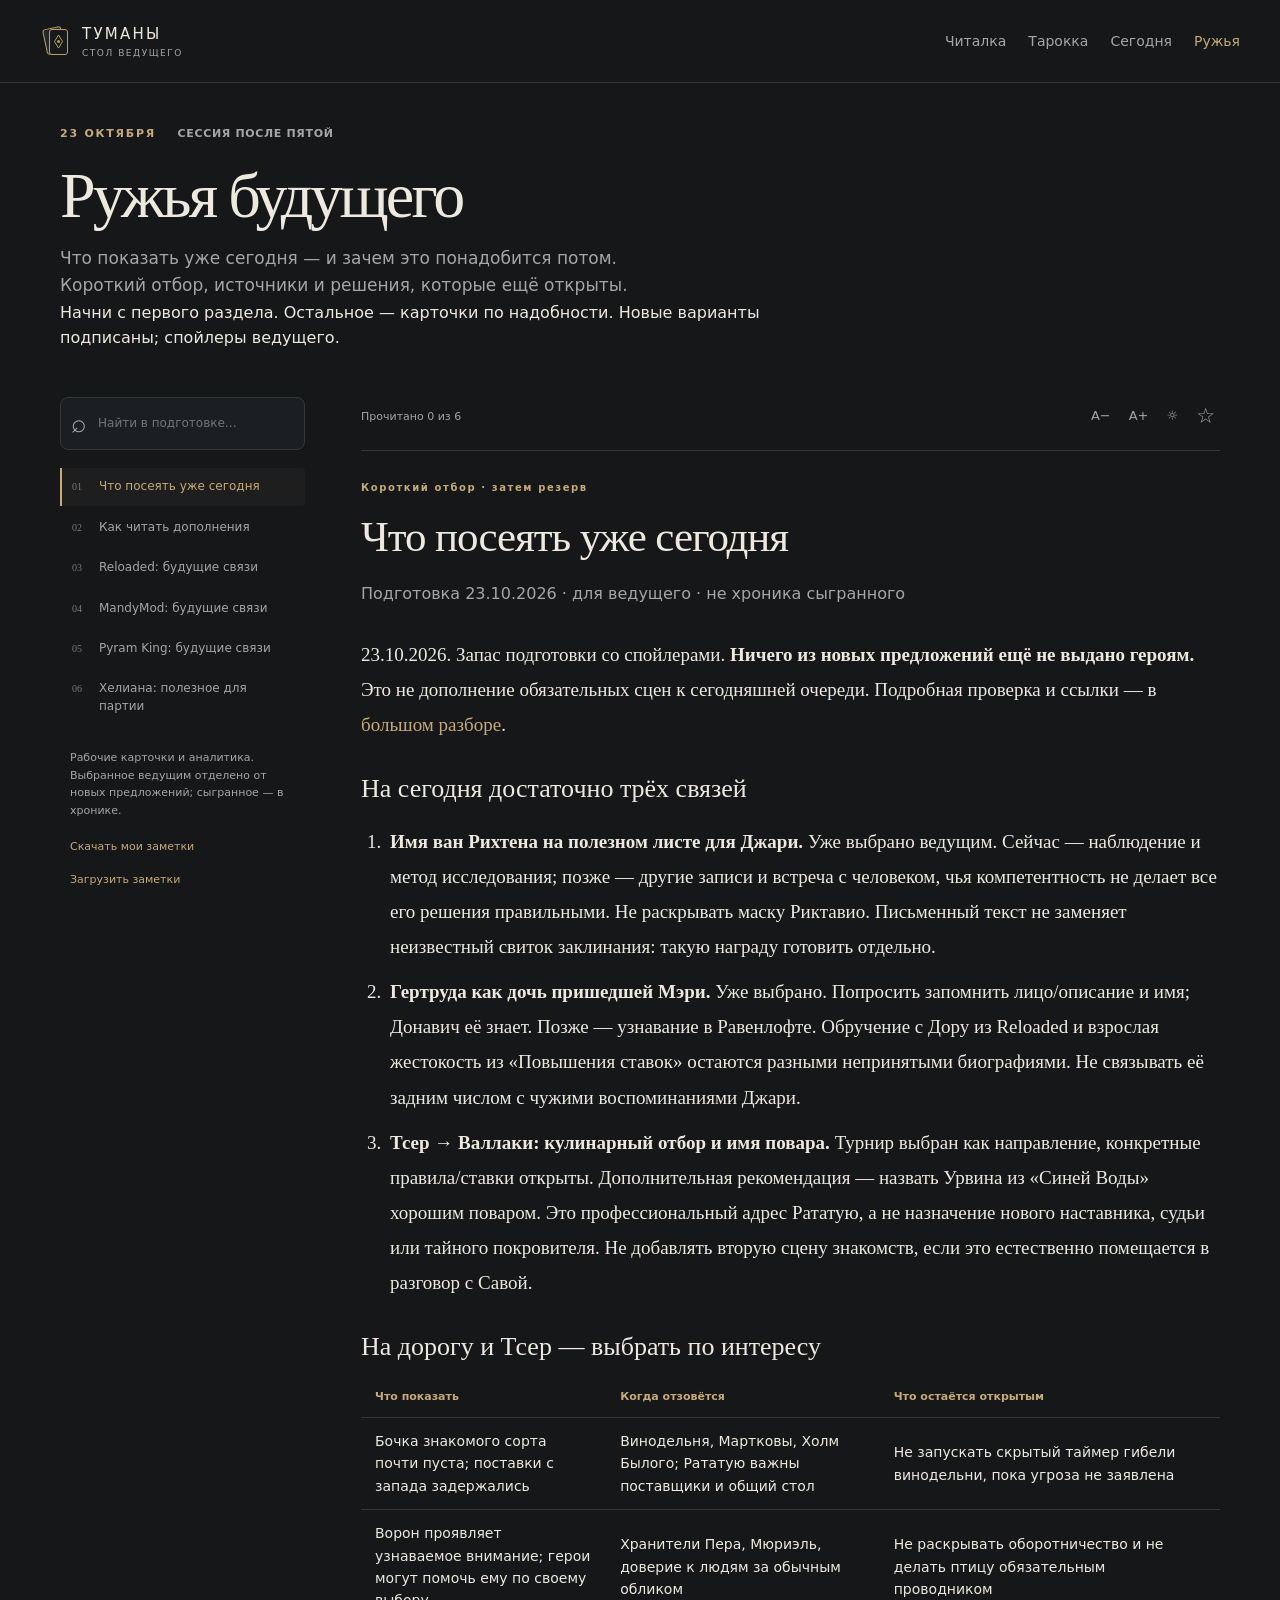
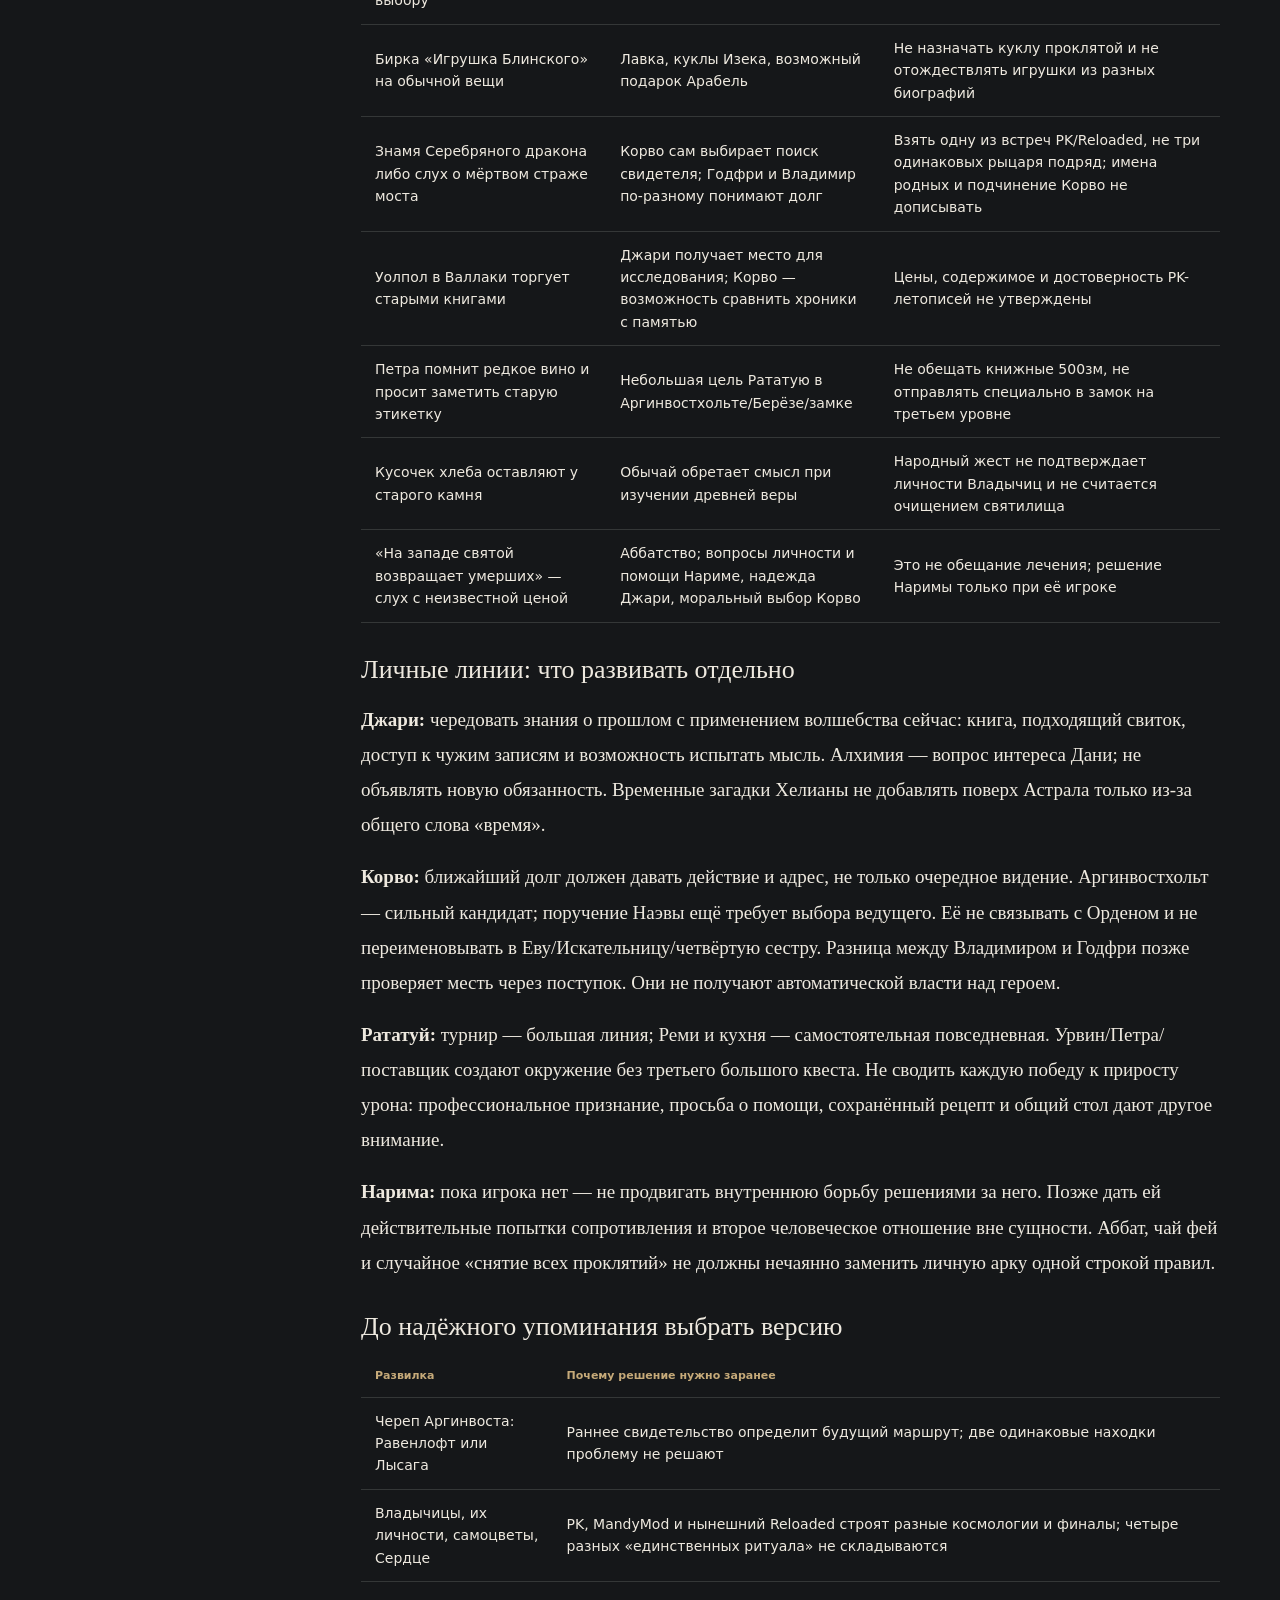
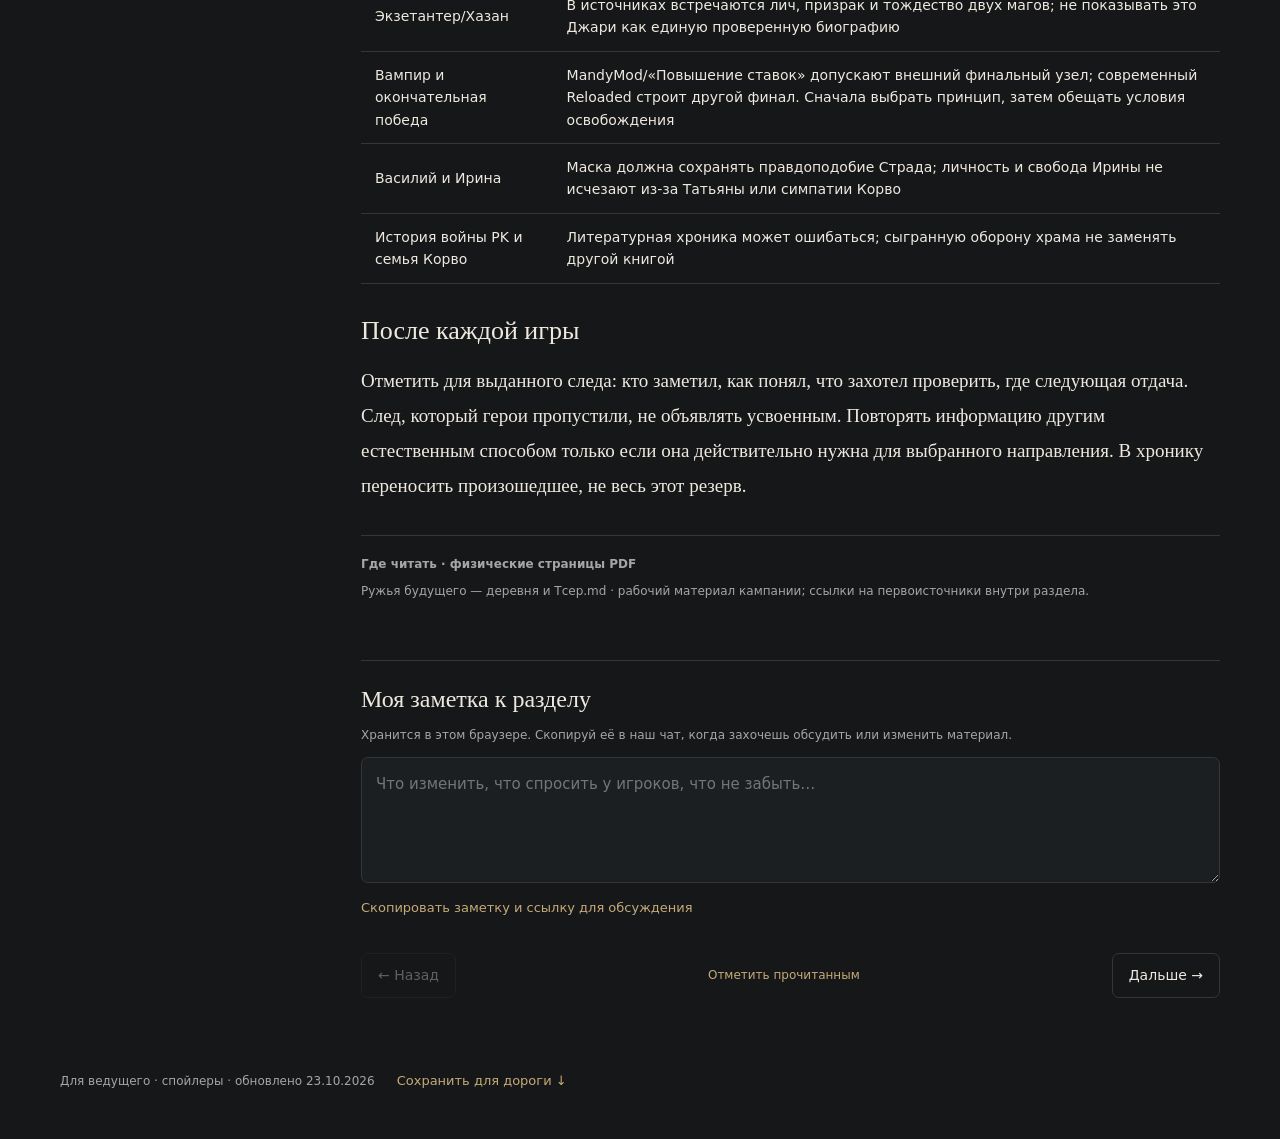
==== docs/future.html @ a017168f "Add session preparation and future foreshadowing tabs with Foundry handoff" ====
<!doctype html>
<html lang="ru"><head><meta charset="utf-8"><meta name="viewport" content="width=device-width,initial-scale=1,viewport-fit=cover"><meta name="theme-color" content="#151719"><meta name="robots" content="noindex,nofollow"><title>Туманы Баровии · Читалка ведущего</title><link rel="icon" href="assets/mark.svg" type="image/svg+xml"><link rel="stylesheet" href="style.css"><link rel="stylesheet" href="reader.css"></head>
<body data-book="future.json" data-store="strad.future.v1" data-note-format="strad-future-notes-1">
<header class="site-header"><a class="brand" href="index.html"><img src="assets/mark.svg" alt="" width="32" height="32"><span>ТУМАНЫ <small>СТОЛ ВЕДУЩЕГО</small></span></a><nav aria-label="Разделы сайта"><a href="index.html" >Читалка</a><a href="tarokka.html">Тарокка</a><a href="today.html">Сегодня</a><a href="future.html" aria-current="page">Ружья</a></nav></header>
<main class="reader-main"><div class="reader-intro"><div class="eyebrow">23 ОКТЯБРЯ <span>СЕССИЯ ПОСЛЕ ПЯТОЙ</span></div><h1>Ружья будущего</h1><p class="lead">Что показать уже сегодня — и зачем это понадобится потом.<br>Короткий отбор, источники и решения, которые ещё открыты.</p><div class="campaign-box">Начни с первого раздела. Остальное — карточки по надобности. Новые варианты подписаны; спойлеры ведущего.</div></div>
<div class="reader-layout"><aside class="reader-sidebar"><button id="toc-toggle" class="outline" aria-expanded="false" aria-controls="reader-toc">Разделы <span id="mobile-position"></span> ☰</button><div id="reader-toc"><label class="search-box"><span aria-hidden="true">⌕</span><input type="search" id="reader-search" placeholder="Найти в подготовке…" aria-label="Поиск по читалке"></label><nav id="chapter-list" aria-label="Разделы подготовки"></nav><p class="toc-note">Рабочие карточки и аналитика. Выбранное ведущим отделено от новых предложений; сыгранное — в хронике.</p><button class="quiet" id="export-notes">Скачать мои заметки</button><label class="import-notes">Загрузить заметки<input id="import-notes" type="file" accept="application/json,.json"></label></div></aside>
<div class="reader-content"><div class="reading-controls"><span id="reading-progress"></span><div><button id="font-down" aria-label="Уменьшить шрифт">А−</button><button id="font-up" aria-label="Увеличить шрифт">А+</button><button id="theme-switch" aria-label="Переключить светлую тему">☼</button><button id="bookmark-section" aria-pressed="false" aria-label="Закладка раздела">☆</button></div></div><article id="chapter"><p>Собираю страницы…</p></article><section class="reader-notes"><h3>Моя заметка к разделу</h3><p>Хранится в этом браузере. Скопируй её в наш чат, когда захочешь обсудить или изменить материал.</p><textarea id="section-note" rows="4" placeholder="Что изменить, что спросить у игроков, что не забыть…" aria-label="Моя заметка к разделу"></textarea><button class="quiet" id="copy-section">Скопировать заметку и ссылку для обсуждения</button></section><div class="chapter-navigation"><button class="outline" id="chapter-prev">← Назад</button><button class="read-button" id="mark-read">Прочитано ✓</button><button class="outline" id="chapter-next">Дальше →</button></div></div></div></main>
<footer class="site-footer"><span>Для ведущего · спойлеры · обновлено 23.10.2026</span><button class="quiet" id="offline-save">Сохранить для дороги ↓</button><span id="offline-status" role="status"></span></footer><div class="toast" id="toast" role="status" hidden></div><script type="module" src="reader.js"></script>
</body></html>
---- docs/style.css ----
@layer reset,base,components;
@layer reset{*{box-sizing:border-box}body,h1,h2,h3,p{margin:0}button,input,textarea{font:inherit}button,a,input,summary{touch-action:manipulation}button{cursor:pointer}img{max-width:100%;display:block}[hidden]{display:none!important}button:disabled{cursor:default;opacity:.35}}
@layer base{
:root{color-scheme:dark;--bg:#151719;--panel:#1c1f21;--ink:#eee9df;--muted:#a4a7a4;--gold:#c6aa79;--line:#343737;--red:#a35b4e;--reading-size:19px}
body{background:var(--bg);color:var(--ink);font:16px/1.6 system-ui,-apple-system,"Segoe UI",sans-serif;min-width:300px}a{color:var(--gold);text-decoration:none}a:hover{text-decoration:underline}button{color:inherit;border:0;background:none}button:focus-visible,a:focus-visible,input:focus-visible,summary:focus-visible,textarea:focus-visible{outline:2px solid var(--gold);outline-offset:4px}h1,h2,h3{font-family:Georgia,"Times New Roman",serif;font-weight:400;line-height:1.16}h1{font-size:clamp(42px,7vw,68px);letter-spacing:-.045em}h2{font-size:32px}h3{font-size:23px}small{font-size:12px}input,textarea{accent-color:var(--gold)}::selection{background:#665337;color:white}
}
@layer components{
.site-header{max-width:1320px;margin:auto;padding:22px 40px;border-bottom:1px solid var(--line);display:flex;align-items:center;justify-content:space-between;gap:20px}.brand{display:flex;gap:10px;align-items:center;color:var(--ink);font-size:15px;letter-spacing:.15em}.brand small{display:block;color:var(--muted);font-size:9px;letter-spacing:.17em}.site-header nav{display:flex;gap:22px}.site-header nav a{font-size:14px;color:var(--muted)}.site-header nav [aria-current]{color:var(--gold)}.deck-main{max-width:1240px;margin:0 auto;padding:42px 40px}.eyebrow{font-size:11px;letter-spacing:.16em;color:var(--gold);font-weight:600}.eyebrow span{color:var(--muted);margin-left:16px;letter-spacing:.06em}.title-row{display:flex;align-items:center;justify-content:space-between;gap:18px;margin:14px 0 32px}.lead{color:var(--muted);margin-top:12px;font-size:17px}.outline{border:1px solid var(--line);border-radius:7px;padding:10px 16px;font-size:14px}.outline:hover{border-color:var(--gold);background:#c6aa7909}.outline span#spread-count{color:var(--gold);margin-left:12px}.quiet{color:var(--gold);padding:7px 0;font-size:13px}.deck-toolbar{display:flex;justify-content:space-between;align-items:stretch;gap:24px}.segmented{display:flex;background:#101214;border:1px solid var(--line);border-radius:8px;padding:4px;gap:3px}.segmented button{padding:9px 18px;border-radius:5px;white-space:nowrap;font-size:14px;color:var(--muted)}.segmented button[aria-pressed=true]{background:#33332e;color:var(--ink)}.segmented small{margin-left:7px;color:var(--gold)}.search-box{display:flex;align-items:center;background:var(--panel);border:1px solid var(--line);border-radius:8px;padding:0 13px;gap:9px;min-width:260px}.search-box>span{font-size:26px;color:var(--muted)}.search-box input{background:transparent;color:var(--ink);border:0;width:100%;min-width:0;font-size:14px;outline:none}.search-box kbd{color:var(--muted);font:12px system-ui;border:1px solid var(--line);border-radius:3px;padding:0 5px}.suit-filters{display:flex;gap:8px;margin-top:16px;flex-wrap:wrap}.suit-filters button{padding:5px 13px;border:1px solid var(--line);border-radius:20px;color:var(--muted);font-size:13px}.suit-filters button[aria-pressed=true]{border-color:var(--gold);color:var(--gold)}.gallery-status{display:flex;align-items:center;justify-content:space-between;gap:20px;margin:24px 0;font-size:12px;color:var(--muted)}.gallery-status label{display:flex;gap:7px;align-items:center;white-space:nowrap}.cards-grid{display:grid;grid-template-columns:repeat(5,minmax(0,1fr));gap:28px 22px}.card-tile{text-align:left;min-width:0;padding:0}.card-picture{aspect-ratio:162/227;position:relative;overflow:hidden;border-radius:7px;background:#26282a;box-shadow:0 5px 18px #0004;transition:transform .18s,border-color .18s;border:1px solid #ffffff0b}.card-picture img{width:100%;height:100%;object-fit:contain}.card-tile:hover .card-picture{transform:translateY(-4px);border-color:var(--gold)}.tile-saved{position:absolute;top:7px;right:7px;background:#111c;color:var(--gold);border-radius:20px;padding:0 7px;font-size:17px}.card-label{display:block;font-family:Georgia,serif;font-size:19px;line-height:1.2;margin-top:12px}.card-subtitle{display:block;color:var(--muted);font-size:11px;margin-top:5px;letter-spacing:.04em}.book-note{border-top:1px solid var(--line);padding-top:24px;margin-top:42px;font-size:13px;color:var(--muted);max-width:850px}.book-note strong{color:var(--ink);font-weight:500}.site-footer{max-width:1240px;margin:auto;padding:24px 40px 40px;display:flex;align-items:center;gap:22px;color:var(--muted);font-size:12px;flex-wrap:wrap}.empty-state{padding:60px 12px;text-align:center}.empty-state p{color:var(--muted);margin:15px 0 25px}
.card-dialog{max-width:1040px;width:calc(100% - 60px);max-height:calc(100dvh - 40px);padding:0;border:1px solid #55544a;border-radius:13px;background:var(--bg);color:var(--ink);overflow:hidden;box-shadow:0 24px 100px #0009}.card-dialog[open]{display:flex;flex-direction:column}.card-dialog::backdrop{background:#07090bd9;backdrop-filter:blur(7px)}.dialog-top,.dialog-bottom{display:flex;justify-content:space-between;align-items:center;flex-shrink:0;padding:12px 24px;border-bottom:1px solid var(--line);font-size:12px;color:var(--muted);gap:12px}.dialog-top>div{display:flex;gap:12px}.icon-button{font-size:25px;width:38px;height:38px;line-height:1;border-radius:5px}.icon-button[aria-pressed=true]{color:var(--gold)}.icon-button:hover{background:var(--panel)}.card-scroll{overflow:auto;overscroll-behavior:contain;scrollbar-width:thin;scrollbar-color:#6c6251 var(--bg)}.card-detail{display:grid;grid-template-columns:280px minmax(0,1fr);gap:42px;padding:28px 32px 40px}.art-column{align-self:start;position:sticky;top:0;user-select:none;touch-action:pan-y}.art-column img{border-radius:8px;width:100%;box-shadow:0 14px 35px #0006;aspect-ratio:162/227;object-fit:contain}.swipe-hint{display:block;color:var(--muted);text-align:center;font-size:10px;margin-top:15px;letter-spacing:.04em}.meaning-column{min-width:0}.meaning-column h2{font-size:38px;margin-top:9px}.english-name{color:var(--muted);font-size:13px;margin-top:7px}.card-meaning{margin-top:26px}.card-meaning h3,.reading-content h3{font-family:system-ui;font-size:11px;text-transform:uppercase;letter-spacing:.1em;color:var(--muted);font-weight:600;margin-bottom:12px}.card-meaning>p:not(.source-ref){font:20px/1.65 Georgia,serif}.source-ref{color:var(--muted);font-size:11px;line-height:1.5;margin-top:12px}.reading-tabs{display:flex;gap:10px;border-bottom:1px solid var(--line);margin-top:28px}.reading-tabs button{padding:10px 0;margin-right:12px;font-size:13px;color:var(--muted);border-bottom:2px solid transparent}.reading-tabs button[aria-pressed=true]{color:var(--gold);border-color:var(--gold)}.reading-content{margin-top:20px;font-size:15px}.reading-content p{margin:12px 0}.reading-content blockquote{margin:12px 0 20px;padding-left:18px;border-left:2px solid var(--gold);font:20px/1.55 Georgia,serif;color:#e2cfaa}.reading-content .role-note{font-size:12px;color:var(--muted)}.reading-variant+.reading-variant{border-top:1px dashed var(--line);padding-top:20px;margin-top:25px}.reading-variant h4{font-size:11px;letter-spacing:.1em;text-transform:uppercase;color:var(--gold);margin:0 0 12px}.card-notes{border-top:1px solid var(--line);margin-top:30px;padding-top:16px}.card-notes summary{cursor:pointer;color:var(--gold);font-size:14px}.card-notes label{display:block;font-size:11px;color:var(--muted);margin:15px 0 7px}.card-notes textarea{width:100%;resize:vertical;color:var(--ink);background:#101214;border:1px solid var(--line);border-radius:7px;padding:12px;font-size:14px}.dialog-bottom{border-top:1px solid var(--line);border-bottom:0;background:#191b1d;padding-bottom:max(13px,env(safe-area-inset-bottom));color:var(--ink)}.assign-button{color:var(--gold);font-size:13px;padding:10px 15px}.assign-popover{position:absolute;bottom:72px;left:50%;transform:translateX(-50%);padding:20px;background:#25282a;border:1px solid var(--gold);border-radius:9px;width:min(360px,calc(100% - 30px));box-shadow:0 10px 40px #000a}.assign-popover p{font-size:14px;margin-bottom:10px}.assign-popover div{display:grid;gap:5px}.assign-popover div button{text-align:left;padding:9px;border-radius:5px;background:#151719}.assign-popover div button small{display:block;color:var(--muted);font-size:10px}.toast{position:fixed;z-index:10000;left:50%;bottom:26px;transform:translateX(-50%);padding:12px 22px;background:#e2cfaa;color:#1a1b19;box-shadow:0 5px 30px #0005;border-radius:7px;font-size:13px;width:max-content;max-width:90vw}.spread-panel{border:1px solid var(--line);border-radius:10px;padding:24px;margin:-5px 0 26px;background:#1b1e20}.spread-panel h2{font-size:26px}.spread-panel>p{font-size:13px;color:var(--muted);max-width:730px;margin:12px 0 20px}.spread-slots{display:grid;grid-template-columns:repeat(5,minmax(0,1fr));gap:14px}.spread-slot{border:1px dashed #565447;border-radius:7px;min-height:110px;padding:14px 10px;text-align:left;position:relative;overflow:hidden}.spread-slot img{height:85px;float:left;margin-right:10px;border-radius:3px}.spread-slot.selected{border-color:var(--gold);background:#c6aa7912}.spread-slot span{display:block;font-size:11px;color:var(--muted)}.spread-slot strong{font:16px Georgia;display:block;margin-top:10px}.spread-slot small{display:block;font-size:10px;color:var(--gold);margin-top:5px}.spread-actions{display:flex;flex-wrap:wrap;gap:20px;margin-top:16px;align-items:center;font-size:12px}
@media(min-width:1500px){.cards-grid{grid-template-columns:repeat(6,minmax(0,1fr))}}@media(max-width:1000px){.cards-grid{grid-template-columns:repeat(4,minmax(0,1fr));gap:23px 18px}.card-detail{grid-template-columns:230px minmax(0,1fr);gap:28px}.spread-slots{grid-template-columns:repeat(3,minmax(0,1fr))}.deck-toolbar{gap:12px}.segmented button{padding:9px 12px}.search-box{min-width:200px}}@media(max-width:700px){.site-header{padding:17px 20px}.site-header nav{gap:16px}.site-header nav a{font-size:12px}.brand{font-size:12px;gap:7px}.brand small{font-size:8px}.brand img{width:28px;height:28px}.deck-main{padding:29px 20px}.title-row{margin:15px 0 26px;align-items:flex-end}.title-row>.outline{font-size:12px;padding:9px 12px;max-width:125px}.outline span#spread-count{margin-left:5px}.lead{font-size:14px;max-width:220px}.deck-toolbar{flex-direction:column;gap:12px}.segmented{justify-content:space-between}.segmented button{flex:1;padding:9px 8px}.search-box{padding:8px 12px;min-height:45px}.search-box kbd{display:none}.cards-grid{grid-template-columns:repeat(3,minmax(0,1fr));gap:22px 12px}.card-label{font-size:16px;margin-top:9px}.card-subtitle{font-size:10px}.gallery-status{font-size:11px;align-items:start;margin:20px 0}.gallery-status p{max-width:60%}.gallery-status label{gap:4px;font-size:10px}.suit-filters{gap:7px}.suit-filters button{font-size:11px;padding:6px 11px}.site-footer{padding:15px 20px 35px;gap:12px}.card-dialog{width:100%;height:100dvh;max-height:100dvh;max-width:100%;border:0;border-radius:0;margin:0}.dialog-top{padding:9px 16px}.card-detail{display:block;padding:22px 22px 35px}.art-column{position:relative;max-width:225px;margin:0 auto 26px}.art-column img{max-height:315px}.meaning-column h2{font-size:33px}.card-meaning>p:not(.source-ref){font-size:20px}.reading-content{font-size:16px;line-height:1.7}.reading-content blockquote{font-size:21px}.dialog-bottom{padding:10px 16px max(12px,env(safe-area-inset-bottom))}.dialog-bottom .outline{padding:9px 13px}.spread-panel{padding:18px}.spread-slots{grid-template-columns:repeat(2,minmax(0,1fr));gap:10px}.spread-slot{padding:10px}.spread-slot:last-child{grid-column:1/-1}.spread-slot img{height:70px}.spread-panel h2{font-size:24px}}
@media(max-width:360px){.cards-grid{grid-template-columns:repeat(2,minmax(0,1fr))}.brand small{display:none}.deck-main{padding-inline:14px}.site-header{padding-inline:14px}}@media(prefers-reduced-motion:reduce){*{scroll-behavior:auto!important;transition:none!important}}
.reading-mode{display:flex;align-items:center;flex-wrap:wrap;gap:9px;margin:-5px 0 24px}.reading-mode button{padding:8px 14px;border:1px solid var(--line);border-radius:6px;color:var(--muted);font-size:13px}.reading-mode button[aria-pressed=true]{color:var(--gold);border-color:var(--gold);background:#c6aa790b}.reading-mode a{margin-left:auto;font-size:12px}.personal-source,.personal-draft{border:1px solid var(--line);border-left:2px solid var(--gold);padding:16px;margin:22px 0;border-radius:5px}.personal-source p,.personal-draft p{font-size:13px}.reading-tabs{flex-wrap:wrap;gap:4px 10px}.reading-tabs button{margin-right:5px}.personal-draft blockquote{font-size:18px}@media(max-width:700px){.reading-mode{gap:7px}.reading-mode a{width:100%;margin-left:0;margin-top:5px}.reading-mode button{font-size:12px}.reading-tabs button{font-size:12px}}
}
---- docs/reader.css ----
.reader-main{max-width:1240px;margin:auto;padding:42px 40px}.reader-intro{max-width:760px;margin-bottom:46px}.reader-intro h1{margin-top:16px;font-size:clamp(42px,6vw,64px)}.reader-intro .lead{line-height:1.6}.tarokka-banner{display:flex;gap:18px;align-items:center;border:1px solid #6c5b3e;background:linear-gradient(100deg,#39312555,#1a1e20);border-radius:9px;padding:18px 22px;margin-top:28px;max-width:590px;color:var(--ink)}.tarokka-banner:hover{border-color:var(--gold);text-decoration:none}.tarokka-banner .banner-icon{font-size:35px;color:var(--gold)}.tarokka-banner strong{display:block;font-family:Georgia;font-size:24px;font-weight:400}.tarokka-banner small{display:block;color:var(--muted);font-size:12px;margin-top:5px}.tarokka-banner>span:last-child{margin-left:auto;color:var(--gold);font-size:23px}.reader-layout{display:grid;grid-template-columns:245px minmax(0,1fr);gap:56px;align-items:start}.reader-sidebar{position:sticky;top:20px;max-height:calc(100dvh - 35px);overflow:auto;scrollbar-width:thin}.reader-sidebar .search-box{min-width:0;padding:5px 10px}.reader-sidebar .search-box input{font-size:12px}.reader-sidebar nav{display:grid;gap:3px;margin-top:18px}.chapter-link{display:flex;gap:10px;padding:10px;border-left:2px solid transparent;border-radius:0 4px 4px 0;font-size:12px;line-height:1.45;color:var(--muted);align-items:baseline}.chapter-link .chapter-number{font:10px ui-monospace;color:#777b76;min-width:17px}.chapter-link .chapter-label{flex:1}.chapter-link .chapter-check{color:var(--gold);font-size:11px}.chapter-link[aria-current=page]{background:#c6aa790d;color:var(--gold);border-left-color:var(--gold)}.chapter-link:hover{text-decoration:none;background:#ffffff06}.toc-note{font-size:11px;color:var(--muted);line-height:1.6;margin:24px 10px 12px}.reader-sidebar .quiet,.import-notes{display:block;font-size:11px;margin-left:10px}.import-notes{color:var(--gold);cursor:pointer;padding:8px 0}.import-notes input{display:none}#toc-toggle{display:none}.reading-controls{display:flex;justify-content:space-between;gap:15px;align-items:center;font-size:11px;color:var(--muted);border-bottom:1px solid var(--line);padding-bottom:14px;margin-bottom:28px}.reading-controls>div{display:flex;gap:8px;align-items:center}.reading-controls button{padding:3px 5px;font-size:13px}.reading-controls #bookmark-section{font-size:21px}.reading-controls button[aria-pressed=true]{color:var(--gold)}#chapter{font:var(--reading-size)/1.85 Georgia,"Times New Roman",serif;overflow-wrap:anywhere;min-height:250px}#chapter .eyebrow{font-family:system-ui;font-size:10px}#chapter h2{font-size:clamp(32px,4vw,43px);line-height:1.16;margin:14px 0 18px;letter-spacing:-.025em}#chapter .chapter-summary{font:16px/1.7 system-ui;color:var(--muted);margin-bottom:30px}#chapter p{margin:17px 0}#chapter h3{font-size:26px;margin:32px 0 13px}#chapter ul,#chapter ol{padding-left:25px}#chapter li{padding-left:4px;margin:10px 0}#chapter strong{font-weight:600}#chapter .campaign-box{font:15px/1.7 system-ui;background:#c6aa7909;border-left:2px solid var(--gold);padding:18px 22px;margin:24px 0}#chapter .campaign-box ul{margin:12px 0 0}#chapter .campaign-box li{margin:6px 0}#chapter .sources{font:12px/1.7 system-ui;color:var(--muted);padding:18px 0;border-top:1px solid var(--line);margin-top:32px}#chapter .sources p{margin:6px 0}#chapter .excerpt{border:1px solid var(--line);border-radius:7px;margin:15px 0;background:#111315}#chapter .excerpt summary{padding:15px 18px;cursor:pointer;font:14px/1.6 system-ui;color:var(--gold)}#chapter .excerpt summary small{display:block;color:var(--muted);font-size:10px;margin-left:15px}#chapter .excerpt-content{padding:0 20px 18px;font:16px/1.8 Georgia,serif;white-space:pre-wrap}#chapter .excerpt-content p{margin:0}#chapter .excerpt-tools{padding:0 18px 8px}#chapter .excerpt-tools button{font-size:11px}.excerpt-warning{font:12px/1.6 system-ui;color:var(--muted);margin-bottom:18px}.table-scroll{overflow-x:auto}table{border-collapse:collapse;width:100%;font:14px/1.6 system-ui}th,td{text-align:left;padding:12px 14px;border-bottom:1px solid var(--line)}th{font-size:11px;color:var(--gold)}.reader-notes{margin-top:35px;border-top:1px solid var(--line);padding-top:25px}.reader-notes h3{font-size:24px}.reader-notes p{font-size:12px;color:var(--muted);margin:12px 0}.reader-notes textarea{width:100%;background:var(--panel);color:var(--ink);border:1px solid var(--line);border-radius:7px;resize:vertical;padding:14px;font-size:15px;line-height:1.6}.chapter-navigation{display:flex;justify-content:space-between;gap:15px;margin-top:28px;align-items:center}.read-button{font-size:12px;color:var(--gold);padding:10px}.read-button[aria-pressed=true]{color:var(--muted)}.reader-card-link{display:inline-block;padding:12px 20px;border:1px solid #6c5b3e;border-radius:7px;font:16px system-ui}.light{color-scheme:light;--bg:#f3efe6;--panel:#e9e4d9;--ink:#282a27;--muted:#62665f;--gold:#796033;--line:#d1ccbf}.light #chapter .excerpt{background:#eae6db}.light .tarokka-banner{background:#e9dfcb}.light .toast{background:#292c26;color:#eee9df}.light .chapter-link:hover{background:#00000007}
@media(max-width:850px){.reader-layout{grid-template-columns:195px minmax(0,1fr);gap:30px}.reader-main{padding:32px 25px}.reader-sidebar .search-box input{font-size:11px}}@media(max-width:650px){.reader-main{padding:28px 20px}.reader-intro{margin-bottom:26px}.reader-intro .lead{font-size:14px}.reader-layout{display:block}.reader-sidebar{position:static;max-height:none;margin-bottom:22px;overflow:visible}#toc-toggle{display:block;width:100%;text-align:left;display:flex;justify-content:space-between;align-items:center}#mobile-position{margin-left:auto;margin-right:12px;font-size:11px;color:var(--muted)}#reader-toc{display:none;padding:12px 0}#reader-toc.open{display:block}.reader-sidebar nav{grid-template-columns:repeat(2,minmax(0,1fr));gap:3px}.chapter-link{font-size:11px;padding:9px 7px}.tarokka-banner{padding:15px 17px;gap:14px}.tarokka-banner strong{font-size:22px}.tarokka-banner small{font-size:10px}.reading-controls{margin-bottom:23px}.chapter-navigation{gap:8px}.chapter-navigation .outline{padding:10px 12px;font-size:12px}.read-button{padding:8px;font-size:11px}#chapter .excerpt-content{padding:0 15px 15px;font-size:16px}.reader-notes h3{font-size:23px}.reader-notes textarea{font-size:16px}}
@media print{.site-header,.reader-sidebar,.reading-controls,.reader-notes,.chapter-navigation,.site-footer,.reader-intro,.toast{display:none!important}.reader-main{padding:0}.reader-layout{display:block}body{background:white;color:black}#chapter{font-size:12pt}#chapter .excerpt{background:white}.sources{color:#444!important}}
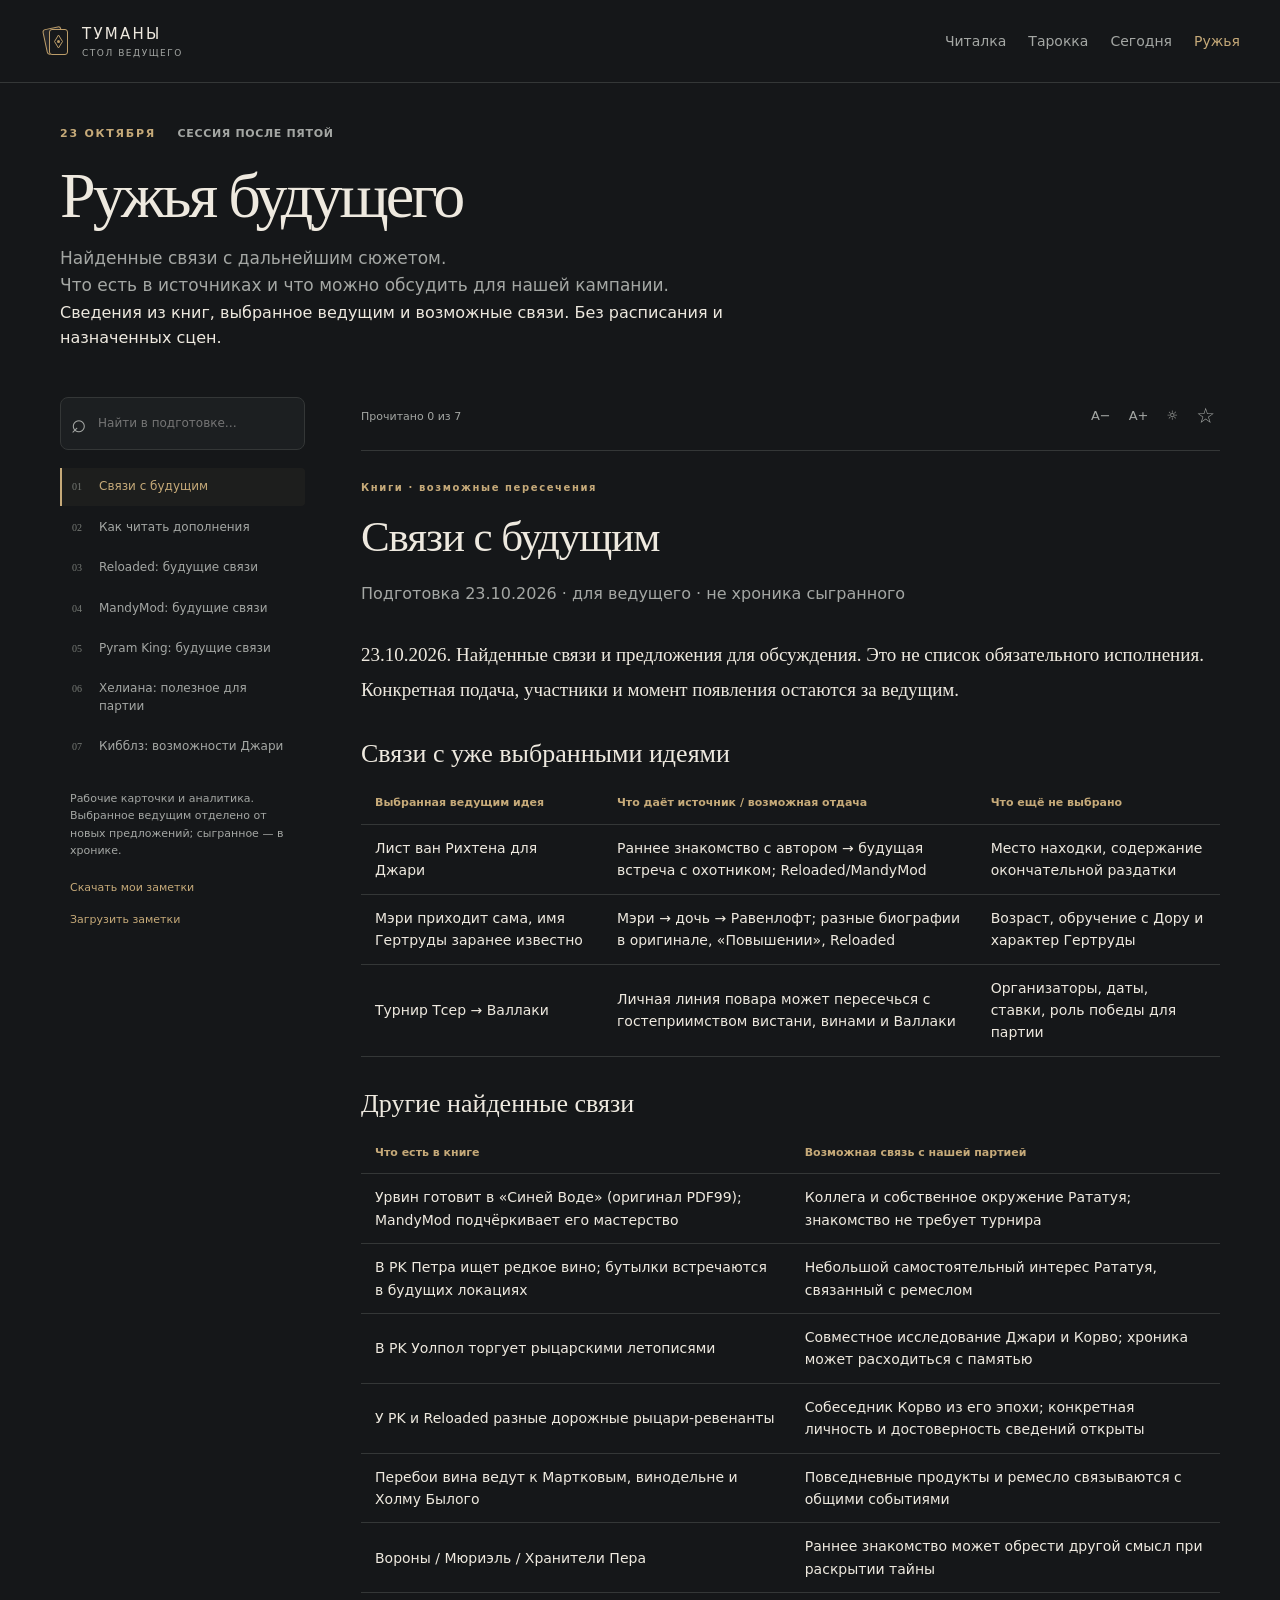
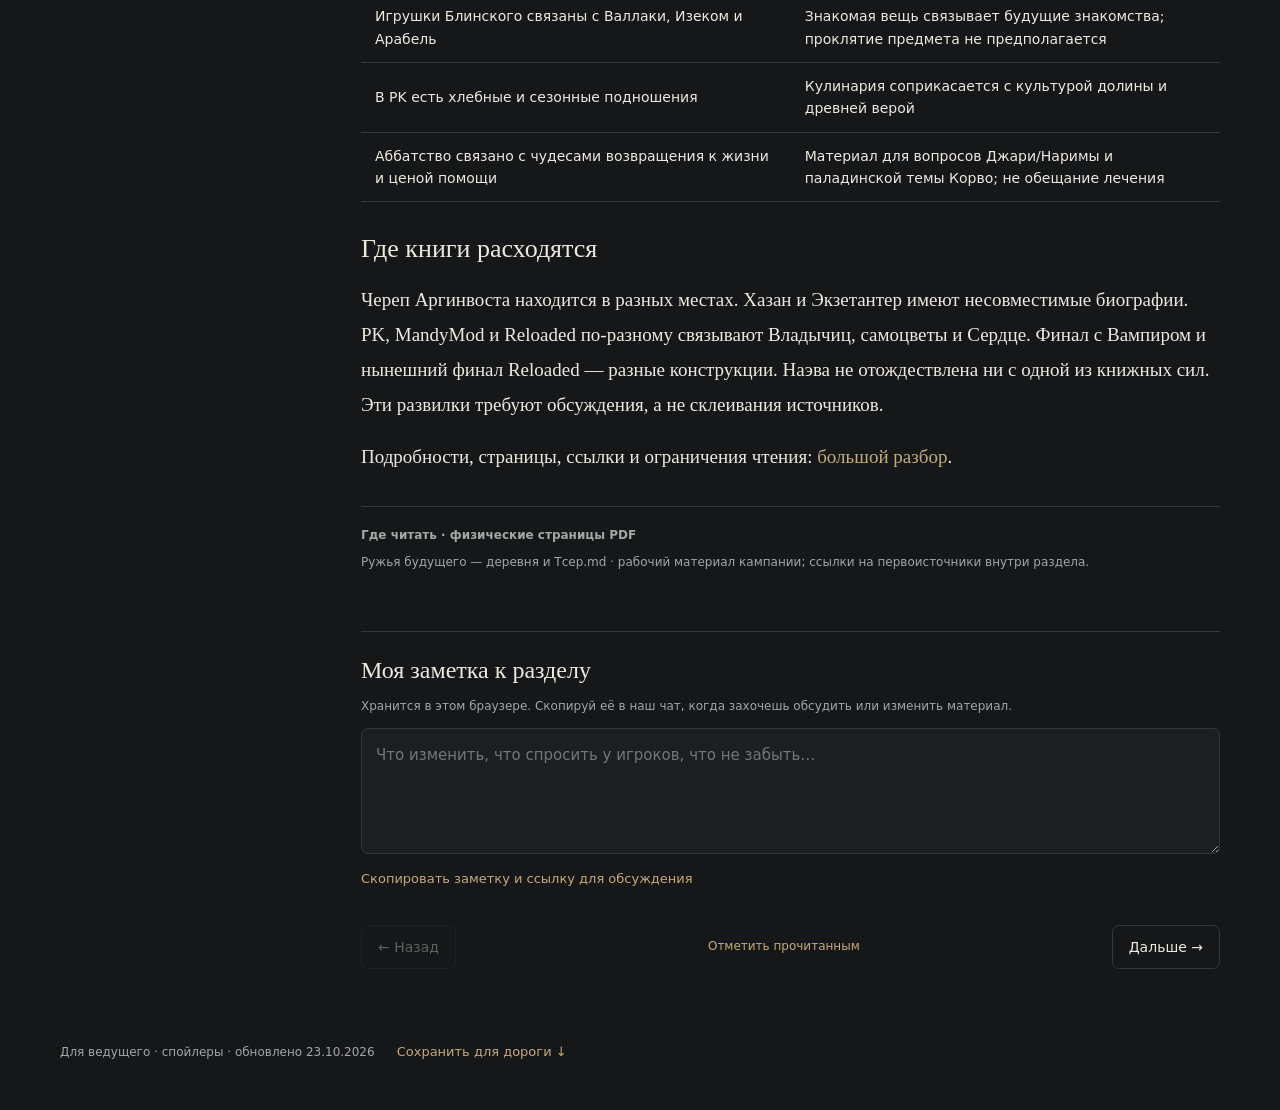
==== commit f0ddae32: "Remove unsolicited session direction; keep sources, connections and Foundry preparation" ====
--- a/docs/future.html
+++ b/docs/future.html
@@ -2,7 +2,7 @@
 <html lang="ru"><head><meta charset="utf-8"><meta name="viewport" content="width=device-width,initial-scale=1,viewport-fit=cover"><meta name="theme-color" content="#151719"><meta name="robots" content="noindex,nofollow"><title>Туманы Баровии · Читалка ведущего</title><link rel="icon" href="assets/mark.svg" type="image/svg+xml"><link rel="stylesheet" href="style.css"><link rel="stylesheet" href="reader.css"></head>
 <body data-book="future.json" data-store="strad.future.v1" data-note-format="strad-future-notes-1">
 <header class="site-header"><a class="brand" href="index.html"><img src="assets/mark.svg" alt="" width="32" height="32"><span>ТУМАНЫ <small>СТОЛ ВЕДУЩЕГО</small></span></a><nav aria-label="Разделы сайта"><a href="index.html" >Читалка</a><a href="tarokka.html">Тарокка</a><a href="today.html">Сегодня</a><a href="future.html" aria-current="page">Ружья</a></nav></header>
-<main class="reader-main"><div class="reader-intro"><div class="eyebrow">23 ОКТЯБРЯ <span>СЕССИЯ ПОСЛЕ ПЯТОЙ</span></div><h1>Ружья будущего</h1><p class="lead">Что показать уже сегодня — и зачем это понадобится потом.<br>Короткий отбор, источники и решения, которые ещё открыты.</p><div class="campaign-box">Начни с первого раздела. Остальное — карточки по надобности. Новые варианты подписаны; спойлеры ведущего.</div></div>
+<main class="reader-main"><div class="reader-intro"><div class="eyebrow">23 ОКТЯБРЯ <span>СЕССИЯ ПОСЛЕ ПЯТОЙ</span></div><h1>Ружья будущего</h1><p class="lead">Найденные связи с дальнейшим сюжетом.<br>Что есть в источниках и что можно обсудить для нашей кампании.</p><div class="campaign-box">Сведения из книг, выбранное ведущим и возможные связи. Без расписания и назначенных сцен.</div></div>
 <div class="reader-layout"><aside class="reader-sidebar"><button id="toc-toggle" class="outline" aria-expanded="false" aria-controls="reader-toc">Разделы <span id="mobile-position"></span> ☰</button><div id="reader-toc"><label class="search-box"><span aria-hidden="true">⌕</span><input type="search" id="reader-search" placeholder="Найти в подготовке…" aria-label="Поиск по читалке"></label><nav id="chapter-list" aria-label="Разделы подготовки"></nav><p class="toc-note">Рабочие карточки и аналитика. Выбранное ведущим отделено от новых предложений; сыгранное — в хронике.</p><button class="quiet" id="export-notes">Скачать мои заметки</button><label class="import-notes">Загрузить заметки<input id="import-notes" type="file" accept="application/json,.json"></label></div></aside>
 <div class="reader-content"><div class="reading-controls"><span id="reading-progress"></span><div><button id="font-down" aria-label="Уменьшить шрифт">А−</button><button id="font-up" aria-label="Увеличить шрифт">А+</button><button id="theme-switch" aria-label="Переключить светлую тему">☼</button><button id="bookmark-section" aria-pressed="false" aria-label="Закладка раздела">☆</button></div></div><article id="chapter"><p>Собираю страницы…</p></article><section class="reader-notes"><h3>Моя заметка к разделу</h3><p>Хранится в этом браузере. Скопируй её в наш чат, когда захочешь обсудить или изменить материал.</p><textarea id="section-note" rows="4" placeholder="Что изменить, что спросить у игроков, что не забыть…" aria-label="Моя заметка к разделу"></textarea><button class="quiet" id="copy-section">Скопировать заметку и ссылку для обсуждения</button></section><div class="chapter-navigation"><button class="outline" id="chapter-prev">← Назад</button><button class="read-button" id="mark-read">Прочитано ✓</button><button class="outline" id="chapter-next">Дальше →</button></div></div></div></main>
 <footer class="site-footer"><span>Для ведущего · спойлеры · обновлено 23.10.2026</span><button class="quiet" id="offline-save">Сохранить для дороги ↓</button><span id="offline-status" role="status"></span></footer><div class="toast" id="toast" role="status" hidden></div><script type="module" src="reader.js"></script>
--- a/docs/reader.css
+++ b/docs/reader.css
@@ -1,3 +1,5 @@
 .reader-main{max-width:1240px;margin:auto;padding:42px 40px}.reader-intro{max-width:760px;margin-bottom:46px}.reader-intro h1{margin-top:16px;font-size:clamp(42px,6vw,64px)}.reader-intro .lead{line-height:1.6}.tarokka-banner{display:flex;gap:18px;align-items:center;border:1px solid #6c5b3e;background:linear-gradient(100deg,#39312555,#1a1e20);border-radius:9px;padding:18px 22px;margin-top:28px;max-width:590px;color:var(--ink)}.tarokka-banner:hover{border-color:var(--gold);text-decoration:none}.tarokka-banner .banner-icon{font-size:35px;color:var(--gold)}.tarokka-banner strong{display:block;font-family:Georgia;font-size:24px;font-weight:400}.tarokka-banner small{display:block;color:var(--muted);font-size:12px;margin-top:5px}.tarokka-banner>span:last-child{margin-left:auto;color:var(--gold);font-size:23px}.reader-layout{display:grid;grid-template-columns:245px minmax(0,1fr);gap:56px;align-items:start}.reader-sidebar{position:sticky;top:20px;max-height:calc(100dvh - 35px);overflow:auto;scrollbar-width:thin}.reader-sidebar .search-box{min-width:0;padding:5px 10px}.reader-sidebar .search-box input{font-size:12px}.reader-sidebar nav{display:grid;gap:3px;margin-top:18px}.chapter-link{display:flex;gap:10px;padding:10px;border-left:2px solid transparent;border-radius:0 4px 4px 0;font-size:12px;line-height:1.45;color:var(--muted);align-items:baseline}.chapter-link .chapter-number{font:10px ui-monospace;color:#777b76;min-width:17px}.chapter-link .chapter-label{flex:1}.chapter-link .chapter-check{color:var(--gold);font-size:11px}.chapter-link[aria-current=page]{background:#c6aa790d;color:var(--gold);border-left-color:var(--gold)}.chapter-link:hover{text-decoration:none;background:#ffffff06}.toc-note{font-size:11px;color:var(--muted);line-height:1.6;margin:24px 10px 12px}.reader-sidebar .quiet,.import-notes{display:block;font-size:11px;margin-left:10px}.import-notes{color:var(--gold);cursor:pointer;padding:8px 0}.import-notes input{display:none}#toc-toggle{display:none}.reading-controls{display:flex;justify-content:space-between;gap:15px;align-items:center;font-size:11px;color:var(--muted);border-bottom:1px solid var(--line);padding-bottom:14px;margin-bottom:28px}.reading-controls>div{display:flex;gap:8px;align-items:center}.reading-controls button{padding:3px 5px;font-size:13px}.reading-controls #bookmark-section{font-size:21px}.reading-controls button[aria-pressed=true]{color:var(--gold)}#chapter{font:var(--reading-size)/1.85 Georgia,"Times New Roman",serif;overflow-wrap:anywhere;min-height:250px}#chapter .eyebrow{font-family:system-ui;font-size:10px}#chapter h2{font-size:clamp(32px,4vw,43px);line-height:1.16;margin:14px 0 18px;letter-spacing:-.025em}#chapter .chapter-summary{font:16px/1.7 system-ui;color:var(--muted);margin-bottom:30px}#chapter p{margin:17px 0}#chapter h3{font-size:26px;margin:32px 0 13px}#chapter ul,#chapter ol{padding-left:25px}#chapter li{padding-left:4px;margin:10px 0}#chapter strong{font-weight:600}#chapter .campaign-box{font:15px/1.7 system-ui;background:#c6aa7909;border-left:2px solid var(--gold);padding:18px 22px;margin:24px 0}#chapter .campaign-box ul{margin:12px 0 0}#chapter .campaign-box li{margin:6px 0}#chapter .sources{font:12px/1.7 system-ui;color:var(--muted);padding:18px 0;border-top:1px solid var(--line);margin-top:32px}#chapter .sources p{margin:6px 0}#chapter .excerpt{border:1px solid var(--line);border-radius:7px;margin:15px 0;background:#111315}#chapter .excerpt summary{padding:15px 18px;cursor:pointer;font:14px/1.6 system-ui;color:var(--gold)}#chapter .excerpt summary small{display:block;color:var(--muted);font-size:10px;margin-left:15px}#chapter .excerpt-content{padding:0 20px 18px;font:16px/1.8 Georgia,serif;white-space:pre-wrap}#chapter .excerpt-content p{margin:0}#chapter .excerpt-tools{padding:0 18px 8px}#chapter .excerpt-tools button{font-size:11px}.excerpt-warning{font:12px/1.6 system-ui;color:var(--muted);margin-bottom:18px}.table-scroll{overflow-x:auto}table{border-collapse:collapse;width:100%;font:14px/1.6 system-ui}th,td{text-align:left;padding:12px 14px;border-bottom:1px solid var(--line)}th{font-size:11px;color:var(--gold)}.reader-notes{margin-top:35px;border-top:1px solid var(--line);padding-top:25px}.reader-notes h3{font-size:24px}.reader-notes p{font-size:12px;color:var(--muted);margin:12px 0}.reader-notes textarea{width:100%;background:var(--panel);color:var(--ink);border:1px solid var(--line);border-radius:7px;resize:vertical;padding:14px;font-size:15px;line-height:1.6}.chapter-navigation{display:flex;justify-content:space-between;gap:15px;margin-top:28px;align-items:center}.read-button{font-size:12px;color:var(--gold);padding:10px}.read-button[aria-pressed=true]{color:var(--muted)}.reader-card-link{display:inline-block;padding:12px 20px;border:1px solid #6c5b3e;border-radius:7px;font:16px system-ui}.light{color-scheme:light;--bg:#f3efe6;--panel:#e9e4d9;--ink:#282a27;--muted:#62665f;--gold:#796033;--line:#d1ccbf}.light #chapter .excerpt{background:#eae6db}.light .tarokka-banner{background:#e9dfcb}.light .toast{background:#292c26;color:#eee9df}.light .chapter-link:hover{background:#00000007}
 @media(max-width:850px){.reader-layout{grid-template-columns:195px minmax(0,1fr);gap:30px}.reader-main{padding:32px 25px}.reader-sidebar .search-box input{font-size:11px}}@media(max-width:650px){.reader-main{padding:28px 20px}.reader-intro{margin-bottom:26px}.reader-intro .lead{font-size:14px}.reader-layout{display:block}.reader-sidebar{position:static;max-height:none;margin-bottom:22px;overflow:visible}#toc-toggle{display:block;width:100%;text-align:left;display:flex;justify-content:space-between;align-items:center}#mobile-position{margin-left:auto;margin-right:12px;font-size:11px;color:var(--muted)}#reader-toc{display:none;padding:12px 0}#reader-toc.open{display:block}.reader-sidebar nav{grid-template-columns:repeat(2,minmax(0,1fr));gap:3px}.chapter-link{font-size:11px;padding:9px 7px}.tarokka-banner{padding:15px 17px;gap:14px}.tarokka-banner strong{font-size:22px}.tarokka-banner small{font-size:10px}.reading-controls{margin-bottom:23px}.chapter-navigation{gap:8px}.chapter-navigation .outline{padding:10px 12px;font-size:12px}.read-button{padding:8px;font-size:11px}#chapter .excerpt-content{padding:0 15px 15px;font-size:16px}.reader-notes h3{font-size:23px}.reader-notes textarea{font-size:16px}}
 @media print{.site-header,.reader-sidebar,.reading-controls,.reader-notes,.chapter-navigation,.site-footer,.reader-intro,.toast{display:none!important}.reader-main{padding:0}.reader-layout{display:block}body{background:white;color:black}#chapter{font-size:12pt}#chapter .excerpt{background:white}.sources{color:#444!important}}
+.site-header nav{flex-wrap:wrap}
+@media(max-width:500px){.site-header{flex-wrap:wrap;row-gap:14px}.site-header nav{width:100%;justify-content:space-between;gap:12px}}
